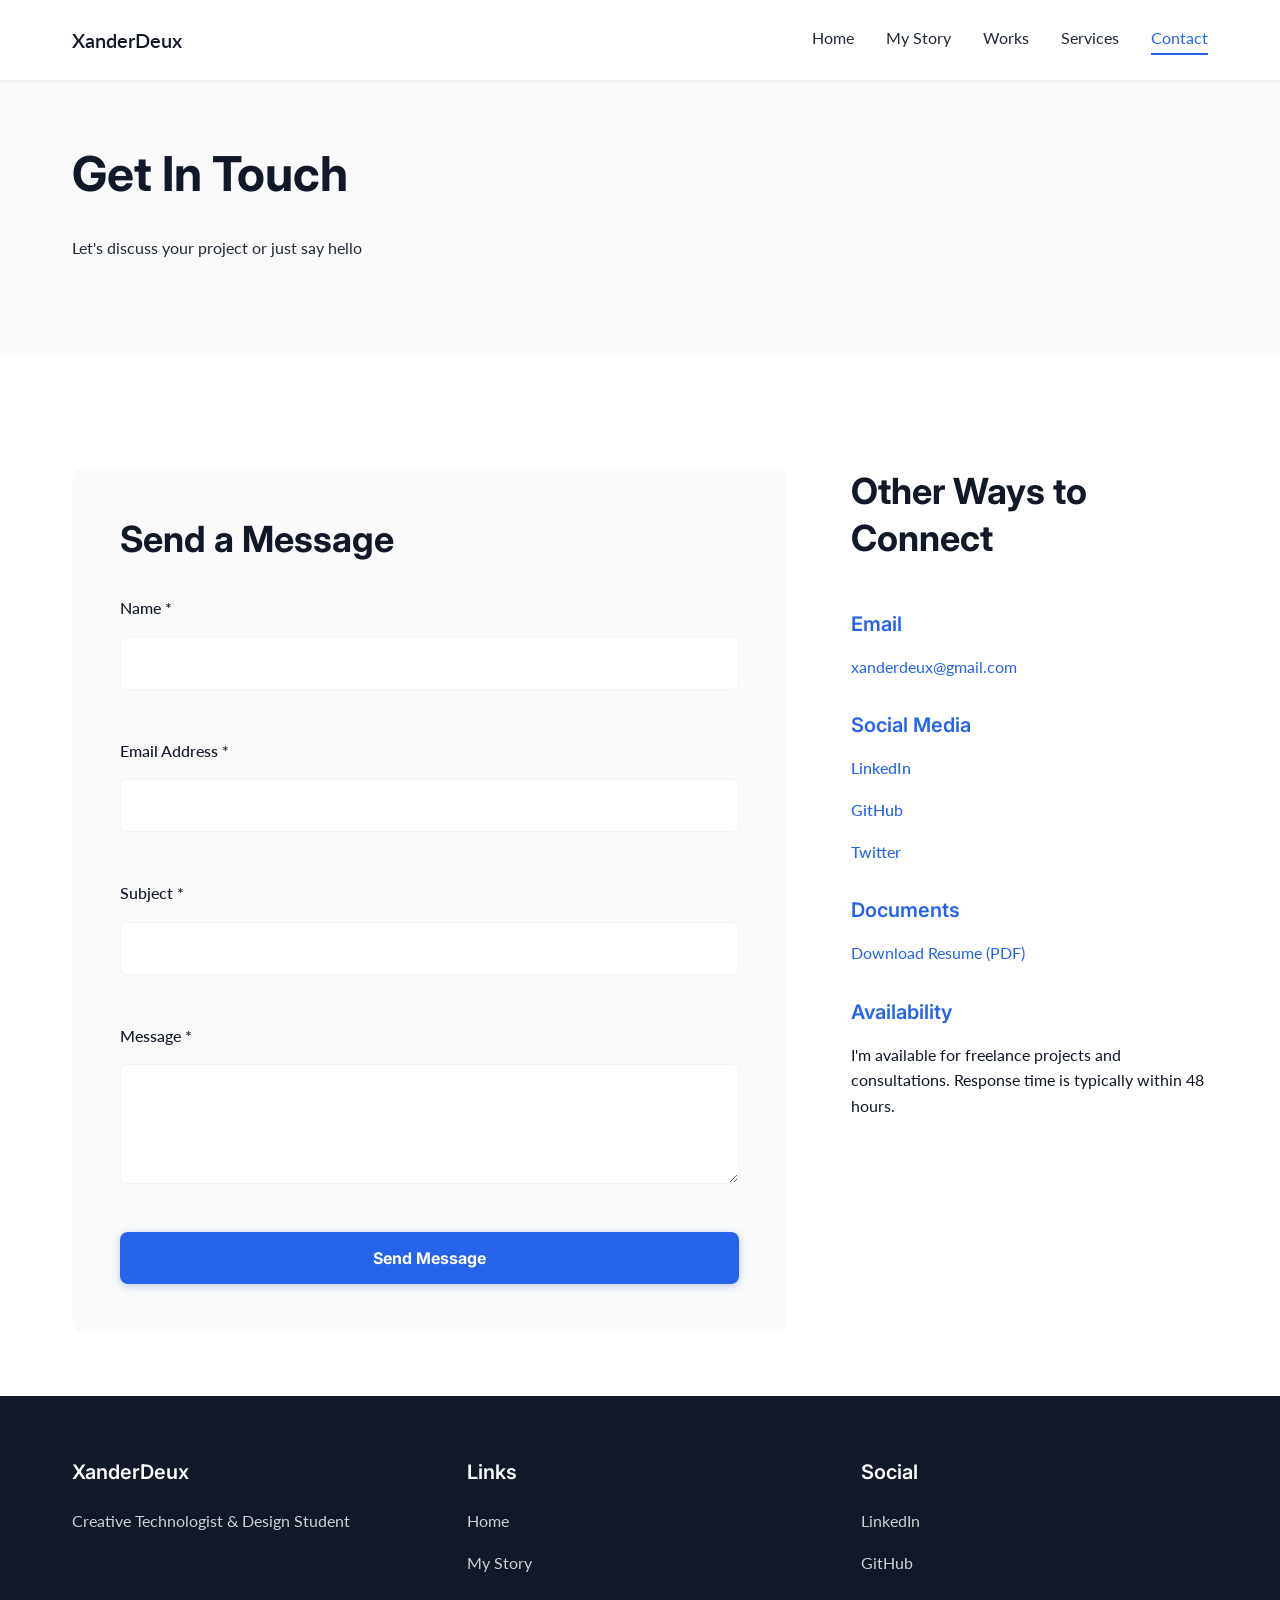
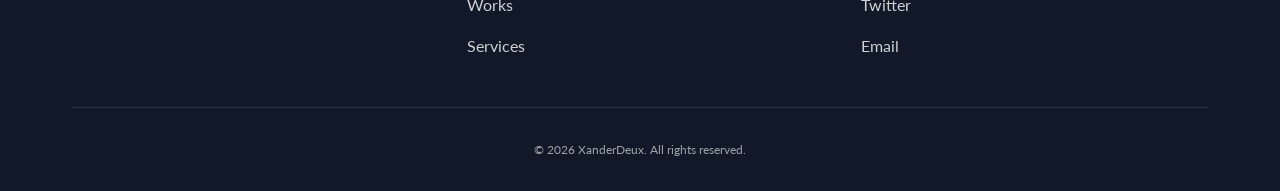
==== contact.html @ f6d8a185 "Initial commit: Production-ready portfolio website" ====
<!DOCTYPE html>
<html lang="en">
<head>
    <meta charset="UTF-8">
    <meta name="viewport" content="width=device-width, initial-scale=1.0">
    <meta name="description" content="Contact - Get in touch with XanderDeux">
    <title>Contact - XanderDeux</title>
    <link rel="preconnect" href="https://fonts.googleapis.com">
    <link rel="preconnect" href="https://fonts.gstatic.com" crossorigin>
    <link href="https://fonts.googleapis.com/css2?family=Inter:wght@400;500;600;700&family=Lato:wght@400;500&display=swap" rel="stylesheet">
    <link rel="stylesheet" href="css/main.css">
</head>
<body>
    <!-- Navigation -->
    <nav class="navbar">
        <div class="container">
            <div class="navbar__content">
                <a href="/" class="navbar__logo">XanderDeux</a>
                <div class="navbar__links">
                    <a href="/" class="navbar__link">Home</a>
                    <a href="/story.html" class="navbar__link">My Story</a>
                    <a href="/works.html" class="navbar__link">Works</a>
                    <a href="/services.html" class="navbar__link">Services</a>
                    <a href="/contact.html" class="navbar__link navbar__link--active">Contact</a>
                </div>
            </div>
        </div>
    </nav>

    <!-- Hero Section -->
    <section class="hero">
        <div class="container">
            <div class="hero__content">
                <h1 class="h1">Get In Touch</h1>
                <p class="body">Let's discuss your project or just say hello</p>
            </div>
        </div>
    </section>

    <!-- Contact Section -->
    <section class="section">
        <div class="container">
            <div class="contact-wrapper">
                <!-- Contact Form -->
                <div class="contact-form">
                    <h2 class="h2">Send a Message</h2>
                    <form class="form" id="contactForm" method="POST" action="https://formspree.io/f/xyzgqbdx">
                        <div id="form-status" class="form__status" role="status" aria-live="polite" aria-atomic="true"></div>

                        <div class="form-group">
                            <label for="name">Name *</label>
                            <input type="text" id="name" name="name" required aria-invalid="false" aria-describedby="name-error">
                            <span id="name-error" class="form__error" role="alert" aria-live="polite"></span>
                        </div>

                        <div class="form-group">
                            <label for="email">Email Address *</label>
                            <input type="email" id="email" name="email" required aria-invalid="false" aria-describedby="email-error">
                            <span id="email-error" class="form__error" role="alert" aria-live="polite"></span>
                        </div>

                        <div class="form-group">
                            <label for="subject">Subject *</label>
                            <input type="text" id="subject" name="subject" required aria-invalid="false" aria-describedby="subject-error">
                            <span id="subject-error" class="form__error" role="alert" aria-live="polite"></span>
                        </div>

                        <div class="form-group">
                            <label for="message">Message *</label>
                            <textarea id="message" name="message" required aria-invalid="false" aria-describedby="message-error"></textarea>
                            <span id="message-error" class="form__error" role="alert" aria-live="polite"></span>
                        </div>

                        <button type="submit" class="btn btn--primary" id="submitBtn">
                            <span class="btn__text">Send Message</span>
                            <span class="btn__spinner" aria-hidden="true"></span>
                        </button>
                    </form>
                </div>

                <!-- Contact Info -->
                <aside class="contact-info">
                    <h2 class="h2">Other Ways to Connect</h2>

                    <div class="contact-method">
                        <h3 class="h4">Email</h3>
                        <p class="body"><a href="mailto:xanderdeux@gmail.com">xanderdeux@gmail.com</a></p>
                    </div>

                    <div class="contact-method">
                        <h3 class="h4">Social Media</h3>
                        <ul class="social-links">
                            <li><a href="https://linkedin.com/in/xanderdeux" target="_blank" rel="noopener noreferrer" class="social-link">LinkedIn</a></li>
                            <li><a href="https://github.com/xanderdeux" target="_blank" rel="noopener noreferrer" class="social-link">GitHub</a></li>
                            <li><a href="https://twitter.com/xanderdeux" target="_blank" rel="noopener noreferrer" class="social-link">Twitter</a></li>
                        </ul>
                    </div>

                    <div class="contact-method">
                        <h3 class="h4">Documents</h3>
                        <p class="body"><a href="#" download>Download Resume (PDF)</a></p>
                    </div>

                    <div class="contact-method">
                        <h3 class="h4">Availability</h3>
                        <p class="body">I'm available for freelance projects and consultations. Response time is typically within 48 hours.</p>
                    </div>
                </aside>
            </div>
        </div>
    </section>

    <!-- Footer -->
    <footer class="footer">
        <div class="container">
            <div class="footer__content">
                <div class="footer__section">
                    <h3 class="footer__title">XanderDeux</h3>
                    <p class="footer__text">Creative Technologist & Design Student</p>
                </div>
                <div class="footer__section">
                    <h3 class="footer__title">Links</h3>
                    <ul class="footer__links">
                        <li><a href="/" class="footer__link">Home</a></li>
                        <li><a href="/story.html" class="footer__link">My Story</a></li>
                        <li><a href="/works.html" class="footer__link">Works</a></li>
                        <li><a href="/services.html" class="footer__link">Services</a></li>
                    </ul>
                </div>
                <div class="footer__section">
                    <h3 class="footer__title">Social</h3>
                    <ul class="footer__links">
                        <li><a href="https://linkedin.com/in/xanderdeux" class="footer__link" target="_blank" rel="noopener noreferrer">LinkedIn</a></li>
                        <li><a href="https://github.com/xanderdeux" class="footer__link" target="_blank" rel="noopener noreferrer">GitHub</a></li>
                        <li><a href="https://twitter.com/xanderdeux" class="footer__link" target="_blank" rel="noopener noreferrer">Twitter</a></li>
                        <li><a href="mailto:xanderdeux@gmail.com" class="footer__link">Email</a></li>
                    </ul>
                </div>
            </div>
            <div class="footer__bottom">
                <p class="footer__copyright">&copy; 2026 XanderDeux. All rights reserved.</p>
            </div>
        </div>
    </footer>

    <style>
        .contact-wrapper {
            display: grid;
            grid-template-columns: 2fr 1fr;
            gap: var(--spacing-xxl);
            margin-top: var(--spacing-xl);
        }

        @media (max-width: 1199px) {
            .contact-wrapper {
                grid-template-columns: 1fr;
                gap: var(--spacing-xl);
            }
        }

        .contact-form {
            background-color: var(--color-neutral-50);
            padding: var(--spacing-xl);
            border-radius: var(--radius-lg);
        }

        .contact-form .h2 {
            margin-bottom: var(--spacing-lg);
        }

        .form {
            display: flex;
            flex-direction: column;
            gap: var(--spacing-md);
        }

        .contact-info {
            display: flex;
            flex-direction: column;
            gap: var(--spacing-lg);
        }

        .contact-info .h2 {
            margin-bottom: var(--spacing-sm);
        }

        .contact-method {
            display: flex;
            flex-direction: column;
            gap: var(--spacing-sm);
        }

        .contact-method .h4 {
            color: var(--color-primary);
        }

        .social-links {
            list-style: none;
            display: flex;
            flex-direction: column;
            gap: var(--spacing-sm);
        }

        .social-link {
            color: var(--color-primary);
            font-weight: var(--font-body-medium-weight);
            transition: color 0.2s ease-in-out;
        }

        .social-link:hover {
            color: var(--color-secondary);
        }
    </style>

    <script>
        // Validation rules
        const VALIDATION_RULES = {
            name: {
                required: true,
                minLength: 2,
                pattern: /^[a-zA-Z\s'-]+$/,
                messages: {
                    required: 'Name is required',
                    minLength: 'Name must be at least 2 characters',
                    pattern: 'Name can only contain letters, spaces, hyphens, and apostrophes'
                }
            },
            email: {
                required: true,
                pattern: /^[^\s@]+@[^\s@]+\.[^\s@]+$/,
                messages: {
                    required: 'Email is required',
                    pattern: 'Please enter a valid email address'
                }
            },
            subject: {
                required: true,
                minLength: 3,
                messages: {
                    required: 'Subject is required',
                    minLength: 'Subject must be at least 3 characters'
                }
            },
            message: {
                required: true,
                minLength: 10,
                messages: {
                    required: 'Message is required',
                    minLength: 'Message must be at least 10 characters'
                }
            }
        };

        function validateField(fieldName, value) {
            const rules = VALIDATION_RULES[fieldName];

            if (rules.required && !value.trim()) {
                return rules.messages.required;
            }

            if (rules.minLength && value.trim().length < rules.minLength) {
                return rules.messages.minLength;
            }

            if (rules.pattern && !rules.pattern.test(value)) {
                return rules.messages.pattern;
            }

            return null;
        }

        function validateForm(formData) {
            const errors = {};

            Object.keys(VALIDATION_RULES).forEach(field => {
                const error = validateField(field, formData[field]);
                if (error) {
                    errors[field] = error;
                }
            });

            return errors;
        }

        function displayFieldError(fieldName, errorMessage) {
            const input = document.getElementById(fieldName);
            const formGroup = input.closest('.form-group');
            const errorSpan = formGroup.querySelector(`#${fieldName}-error`);

            formGroup.setAttribute('data-error', 'true');
            input.setAttribute('aria-invalid', 'true');
            errorSpan.textContent = errorMessage;
        }

        function clearFieldError(fieldName) {
            const input = document.getElementById(fieldName);
            const formGroup = input.closest('.form-group');
            const errorSpan = formGroup.querySelector(`#${fieldName}-error`);

            formGroup.removeAttribute('data-error');
            input.setAttribute('aria-invalid', 'false');
            errorSpan.textContent = '';
        }

        // Form elements
        const contactForm = document.getElementById('contactForm');
        const submitBtn = document.getElementById('submitBtn');
        const formStatus = document.getElementById('form-status');

        // Form submission handler
        contactForm.addEventListener('submit', async (e) => {
            e.preventDefault();

            // Get form data
            const formData = {
                name: document.getElementById('name').value,
                email: document.getElementById('email').value,
                subject: document.getElementById('subject').value,
                message: document.getElementById('message').value
            };

            // Validate all fields
            const errors = validateForm(formData);

            // Clear previous errors
            Object.keys(VALIDATION_RULES).forEach(field => clearFieldError(field));

            // Display new errors
            if (Object.keys(errors).length > 0) {
                Object.entries(errors).forEach(([field, error]) => {
                    displayFieldError(field, error);
                });

                formStatus.textContent = 'Please fix the errors above.';
                formStatus.className = 'form__status form__status--error';
                return;
            }

            // Show loading state
            formStatus.textContent = 'Sending your message...';
            formStatus.className = 'form__status form__status--loading';
            submitBtn.classList.add('btn--loading');
            submitBtn.disabled = true;

            try {
                // Submit to Formspree
                const response = await fetch(contactForm.action, {
                    method: 'POST',
                    body: new FormData(contactForm),
                    headers: {
                        'Accept': 'application/json'
                    }
                });

                if (response.ok) {
                    // Success
                    formStatus.textContent = '✓ Thank you! Your message has been sent successfully. I\'ll get back to you within 48 hours.';
                    formStatus.className = 'form__status form__status--success';
                    contactForm.reset();

                    // Auto-hide success message after 5 seconds
                    setTimeout(() => {
                        formStatus.style.display = 'none';
                    }, 5000);
                } else {
                    throw new Error('Form submission failed');
                }
            } catch (error) {
                formStatus.textContent = 'Error sending message. Please try again or email me directly at xanderdeux@gmail.com';
                formStatus.className = 'form__status form__status--error';
            } finally {
                submitBtn.classList.remove('btn--loading');
                submitBtn.disabled = false;
            }
        });

        // Real-time validation on blur
        document.querySelectorAll('.form-group input, .form-group textarea').forEach(input => {
            input.addEventListener('blur', (e) => {
                const fieldName = e.target.id;
                const value = e.target.value;
                const error = validateField(fieldName, value);

                if (error) {
                    displayFieldError(fieldName, error);
                } else {
                    clearFieldError(fieldName);
                }
            });
        });

        // Navbar scroll effect
        const navbar = document.querySelector('.navbar');
        window.addEventListener('scroll', function() {
            if (window.scrollY > 10) {
                navbar.classList.add('scrolled');
            } else {
                navbar.classList.remove('scrolled');
            }
        });
    </script>
</body>
</html>
---- css/main.css ----
/* ========================================
   Design System: CSS Custom Properties
   ======================================== */

:root {
  /* Colours */
  --color-primary: #2563EB;
  --color-secondary: #7C3AED;
  --color-neutral-50: #FAFAFA;
  --color-neutral-100: #F3F4F6;
  --color-neutral-800: #1F2937;
  --color-neutral-900: #111827;
  --color-success: #10B981;
  --color-warning: #F59E0B;
  --color-error: #EF4444;

  /* Spacing */
  --spacing-xs: 8px;
  --spacing-sm: 16px;
  --spacing-md: 24px;
  --spacing-lg: 32px;
  --spacing-xl: 48px;
  --spacing-xxl: 64px;

  /* Typography */
  --font-family-heading: 'Inter', -apple-system, BlinkMacSystemFont, sans-serif;
  --font-family-body: 'Lato', -apple-system, BlinkMacSystemFont, sans-serif;

  /* Desktop type scale */
  --font-h1-size: 48px;
  --font-h1-weight: 700;
  --font-h1-line-height: 1.2;

  --font-h2-size: 36px;
  --font-h2-weight: 700;
  --font-h2-line-height: 1.3;

  --font-h3-size: 28px;
  --font-h3-weight: 600;
  --font-h3-line-height: 1.4;

  --font-h4-size: 20px;
  --font-h4-weight: 600;
  --font-h4-line-height: 1.4;

  --font-body-size: 16px;
  --font-body-weight: 400;
  --font-body-line-height: 1.6;

  --font-body-medium-size: 16px;
  --font-body-medium-weight: 500;
  --font-body-medium-line-height: 1.6;

  --font-caption-size: 12px;
  --font-caption-weight: 400;
  --font-caption-line-height: 1.5;

  --font-code-size: 14px;
  --font-code-weight: 400;
  --font-code-line-height: 1.5;

  /* Border radius */
  --radius-sm: 6px;
  --radius-md: 8px;
  --radius-lg: 12px;

  /* Shadows */
  --shadow-sm: 0 1px 2px rgba(0, 0, 0, 0.05);
  --shadow-md: 0 4px 6px rgba(0, 0, 0, 0.07);
  --shadow-lg: 0 10px 15px rgba(0, 0, 0, 0.1);
}

/* Tablet breakpoint */
@media (max-width: 1199px) {
  :root {
    --font-h1-size: 36px;
    --font-h2-size: 32px;
    --font-h3-size: 24px;
    --font-h4-size: 18px;
    --font-body-size: 15px;
    --font-body-medium-size: 15px;
  }
}

/* Mobile breakpoint */
@media (max-width: 767px) {
  :root {
    --font-h1-size: 32px;
    --font-h2-size: 28px;
    --font-h3-size: 24px;
    --font-h4-size: 18px;
    --font-body-size: 14px;
    --font-body-medium-size: 14px;
    --font-caption-size: 12px;
  }
}

/* ========================================
   Reset & Base Styles
   ======================================== */

* {
  margin: 0;
  padding: 0;
  box-sizing: border-box;
}

html {
  scroll-behavior: smooth;
}

body {
  font-family: var(--font-family-body);
  font-size: var(--font-body-size);
  font-weight: var(--font-body-weight);
  line-height: var(--font-body-line-height);
  color: var(--color-neutral-900);
  background-color: #ffffff;
  /* Smooth transitions for global animations */
  --transition-duration: 0.3s;
  --transition-timing: cubic-bezier(0.4, 0, 0.2, 1);
}

/* ========================================
   Typography
   ======================================== */

h1, h2, h3, h4 {
  font-family: var(--font-family-heading);
  font-weight: 700;
  line-height: 1.2;
  color: var(--color-neutral-900);
}

.h1 {
  font-size: var(--font-h1-size);
  font-weight: var(--font-h1-weight);
  line-height: var(--font-h1-line-height);
}

.h2 {
  font-size: var(--font-h2-size);
  font-weight: var(--font-h2-weight);
  line-height: var(--font-h2-line-height);
}

.h3 {
  font-size: var(--font-h3-size);
  font-weight: var(--font-h3-weight);
  line-height: var(--font-h3-line-height);
}

.h4 {
  font-size: var(--font-h4-size);
  font-weight: var(--font-h4-weight);
  line-height: var(--font-h4-line-height);
}

.body {
  font-size: var(--font-body-size);
  font-weight: var(--font-body-weight);
  line-height: var(--font-body-line-height);
}

.body-medium {
  font-size: var(--font-body-medium-size);
  font-weight: var(--font-body-medium-weight);
  line-height: var(--font-body-medium-line-height);
}

.caption {
  font-size: var(--font-caption-size);
  font-weight: var(--font-caption-weight);
  line-height: var(--font-caption-line-height);
  color: var(--color-neutral-800);
}

code, pre {
  font-family: 'Courier New', monospace;
  font-size: var(--font-code-size);
  line-height: var(--font-code-line-height);
}

a {
  color: var(--color-primary);
  text-decoration: none;
  transition: color var(--transition-duration) var(--transition-timing);
  position: relative;
}

a:hover {
  color: var(--color-secondary);
}

/* Subtle underline animation for body text links (not footer or nav) */
.body a::after,
.card__description a::after {
  content: '';
  position: absolute;
  bottom: -2px;
  left: 0;
  width: 0;
  height: 2px;
  background-color: var(--color-secondary);
  transition: width var(--transition-duration) var(--transition-timing);
}

.body a:hover::after,
.card__description a:hover::after {
  width: 100%;
}

/* ========================================
   Layout
   ======================================== */

.container {
  width: 100%;
  max-width: 1200px;
  margin: 0 auto;
  padding: 0 var(--spacing-lg);
}

@media (max-width: 767px) {
  .container {
    padding: 0 var(--spacing-sm);
  }
}

.section {
  padding: var(--spacing-xxl) 0;
}

@media (max-width: 767px) {
  .section {
    padding: var(--spacing-xl) 0;
  }
}

/* ========================================
   Navigation Bar
   ======================================== */

.navbar {
  background-color: #ffffff;
  border-bottom: 1px solid var(--color-neutral-100);
  position: sticky;
  top: 0;
  z-index: 100;
  box-shadow: var(--shadow-sm);
  transition: box-shadow var(--transition-duration) var(--transition-timing);
}

.navbar.scrolled {
  box-shadow: var(--shadow-md);
}

.navbar__content {
  display: flex;
  justify-content: space-between;
  align-items: center;
  padding: var(--spacing-md) 0;
}

.navbar__logo {
  font-size: var(--font-h4-size);
  font-weight: var(--font-h4-weight);
  color: var(--color-neutral-900);
  text-decoration: none;
  transition: color var(--transition-duration) var(--transition-timing);
}

.navbar__logo:hover {
  color: var(--color-primary);
}

.navbar__links {
  display: flex;
  gap: var(--spacing-lg);
}

.navbar__link {
  font-size: var(--font-body-size);
  color: var(--color-neutral-800);
  transition: color var(--transition-duration) var(--transition-timing);
  position: relative;
  padding-bottom: 4px;
}

.navbar__link::after {
  content: '';
  position: absolute;
  bottom: 0;
  left: 0;
  width: 0;
  height: 2px;
  background-color: var(--color-primary);
  transition: width var(--transition-duration) var(--transition-timing);
}

.navbar__link:hover,
.navbar__link--active {
  color: var(--color-primary);
}

.navbar__link--active::after,
.navbar__link:hover::after {
  width: 100%;
}

@media (max-width: 767px) {
  .navbar__links {
    display: none;
  }
}

/* ========================================
   Hero Section
   ======================================== */

.hero {
  background-color: var(--color-neutral-50);
  padding: var(--spacing-xxl) 0;
}

.hero__content {
  display: flex;
  flex-direction: column;
  gap: var(--spacing-lg);
}

.hero .h1 {
  color: var(--color-neutral-900);
}

.hero .h2 {
  color: var(--color-primary);
  margin-bottom: var(--spacing-md);
}

.hero .body {
  font-size: var(--font-body-size);
  color: var(--color-neutral-800);
  max-width: 600px;
  margin-bottom: var(--spacing-lg);
}

.hero__ctas {
  display: flex;
  gap: var(--spacing-md);
  flex-wrap: wrap;
}

@media (max-width: 767px) {
  .hero {
    padding: var(--spacing-xl) 0;
  }

  .hero__ctas {
    flex-direction: column;
  }

  .hero__ctas .btn {
    width: 100%;
  }
}

/* ========================================
   Buttons
   ======================================== */

.btn {
  display: inline-flex;
  align-items: center;
  justify-content: center;
  padding: var(--spacing-sm) var(--spacing-md);
  border-radius: var(--radius-md);
  font-family: var(--font-family-heading);
  font-weight: 700;
  font-size: var(--font-body-size);
  border: none;
  cursor: pointer;
  transition: all var(--transition-duration) var(--transition-timing);
  text-decoration: none;
  position: relative;
  overflow: hidden;
}

.btn::before {
  content: '';
  position: absolute;
  top: 50%;
  left: 50%;
  width: 0;
  height: 0;
  background-color: rgba(255, 255, 255, 0.2);
  border-radius: 50%;
  transform: translate(-50%, -50%);
  transition: width var(--transition-duration) var(--transition-timing), height var(--transition-duration) var(--transition-timing);
  pointer-events: none;
}

.btn:active::before {
  width: 100px;
  height: 100px;
}

.btn--primary {
  background-color: var(--color-primary);
  color: #ffffff;
  box-shadow: 0 2px 8px rgba(37, 99, 235, 0.3);
}

.btn--primary:hover {
  background-color: var(--color-secondary);
  box-shadow: 0 8px 16px rgba(37, 99, 235, 0.4);
  transform: translateY(-2px);
}

.btn--primary:active {
  transform: translateY(0);
  box-shadow: 0 2px 4px rgba(37, 99, 235, 0.2);
}

.btn--primary:focus-visible {
  outline: 2px solid var(--color-primary);
  outline-offset: 2px;
}

.btn--secondary {
  background-color: var(--color-neutral-100);
  color: var(--color-neutral-900);
  border: 1px solid var(--color-neutral-200);
  transition: all var(--transition-duration) var(--transition-timing);
}

.btn--secondary:hover {
  background-color: var(--color-primary);
  color: #ffffff;
  border-color: var(--color-primary);
  box-shadow: 0 4px 12px rgba(37, 99, 235, 0.2);
  transform: translateY(-1px);
}

.btn--secondary:active {
  transform: translateY(0);
}

.btn:disabled {
  opacity: 0.5;
  cursor: not-allowed;
  transition: none;
}

.btn:disabled:hover {
  background-color: inherit;
  box-shadow: none;
  transform: none;
}

/* ========================================
   Cards
   ======================================== */

.card {
  background-color: #ffffff;
  border: 1px solid var(--color-neutral-100);
  border-radius: var(--radius-lg);
  padding: var(--spacing-lg);
  transition: all var(--transition-duration) var(--transition-timing);
  position: relative;
}

.card:hover {
  box-shadow: var(--shadow-lg);
  transform: translateY(-4px);
  border-color: var(--color-primary);
}

.card__image {
  width: 100%;
  height: auto;
  border-radius: var(--radius-md);
  margin-bottom: var(--spacing-md);
  object-fit: cover;
  transition: transform var(--transition-duration) var(--transition-timing);
}

.card:hover .card__image {
  transform: scale(1.02);
}

.card__image--placeholder {
  background-color: var(--color-primary);
  aspect-ratio: 16 / 9;
  display: block;
}

.card__title {
  font-size: var(--font-h4-size);
  font-weight: var(--font-h4-weight);
  margin-bottom: var(--spacing-sm);
  transition: color var(--transition-duration) var(--transition-timing);
}

.card:hover .card__title {
  color: var(--color-primary);
}

.card__description {
  font-size: var(--font-body-size);
  color: var(--color-neutral-800);
  transition: color var(--transition-duration) var(--transition-timing);
}

.card--project {
  /* Project card specific styles */
}

.card--service {
  background-color: #ffffff;
  border: 1px solid var(--color-neutral-100);
}

.card--service:hover {
  background-color: #ffffff;
}

.card--stat {
  background-color: var(--color-secondary);
  color: #ffffff;
  border: none;
  box-shadow: 0 4px 12px rgba(124, 58, 237, 0.2);
}

.card--stat:hover {
  box-shadow: 0 12px 24px rgba(124, 58, 237, 0.3);
}

.card--stat .card__title {
  color: #ffffff;
  font-size: 32px;
}

.card--stat .card__description {
  color: rgba(255, 255, 255, 0.9);
}

/* ========================================
   Grid Layouts
   ======================================== */

.projects-grid {
  display: grid;
  grid-template-columns: repeat(3, 1fr);
  gap: var(--spacing-lg);
  margin-top: var(--spacing-lg);
}

@media (max-width: 1199px) {
  .projects-grid {
    grid-template-columns: repeat(2, 1fr);
  }
}

@media (max-width: 767px) {
  .projects-grid {
    grid-template-columns: 1fr;
  }
}

/* ========================================
   CTA Section
   ======================================== */

.cta-section {
  background-color: var(--color-primary);
  color: #ffffff;
}

.cta-box {
  text-align: center;
  padding: var(--spacing-xxl) var(--spacing-lg);
  display: flex;
  flex-direction: column;
  align-items: center;
  gap: var(--spacing-lg);
}

.cta-box__title {
  color: #ffffff;
}

.cta-box__text {
  color: rgba(255, 255, 255, 0.95);
  max-width: 500px;
}

.cta-box .btn--primary {
  background-color: #ffffff;
  color: var(--color-primary);
}

.cta-box .btn--primary:hover {
  background-color: var(--color-neutral-100);
}

/* ========================================
   Featured Work Section
   ======================================== */

.featured-work {
  background-color: #ffffff;
}

.featured-work .h2 {
  margin-bottom: var(--spacing-xl);
}

/* ========================================
   Forms
   ======================================== */

.form-group {
  display: flex;
  flex-direction: column;
  gap: var(--spacing-sm);
  margin-bottom: var(--spacing-md);
}

.form-group label {
  font-size: var(--font-body-size);
  font-weight: var(--font-body-medium-weight);
  color: var(--color-neutral-900);
  transition: color var(--transition-duration) var(--transition-timing);
}

.form-group input,
.form-group textarea {
  padding: var(--spacing-sm) var(--spacing-md);
  border: 1px solid var(--color-neutral-100);
  border-radius: var(--radius-sm);
  font-family: var(--font-family-body);
  font-size: var(--font-body-size);
  transition: all var(--transition-duration) var(--transition-timing);
  background-color: #ffffff;
}

.form-group input:hover,
.form-group textarea:hover {
  border-color: var(--color-neutral-200);
  background-color: #fafafa;
}

.form-group input:focus,
.form-group textarea:focus {
  outline: none;
  border-color: var(--color-primary);
  box-shadow: 0 0 0 3px rgba(37, 99, 235, 0.1);
  background-color: #ffffff;
}

.form-group textarea {
  resize: vertical;
  min-height: 120px;
}

/* Form error states */
.form-group[data-error="true"] input,
.form-group[data-error="true"] textarea {
  border-color: var(--color-error);
  background-color: rgba(239, 68, 68, 0.02);
}

.form__error {
  display: none;
  font-size: var(--font-caption-size);
  color: var(--color-error);
  margin-top: 4px;
  font-weight: 500;
}

.form-group[data-error="true"] .form__error {
  display: block;
  animation: slideDown 0.2s var(--transition-timing);
}

/* Form status messages */
.form__status {
  display: none;
  padding: var(--spacing-md);
  border-radius: var(--radius-md);
  margin-bottom: var(--spacing-lg);
  font-size: var(--font-body-size);
  border: 1px solid;
  animation: slideDown 0.3s var(--transition-timing);
}

.form__status--error {
  display: block;
  background-color: rgba(239, 68, 68, 0.08);
  border-color: var(--color-error);
  color: var(--color-error);
}

.form__status--success {
  display: block;
  background-color: rgba(16, 185, 129, 0.08);
  border-color: var(--color-success);
  color: var(--color-success);
}

.form__status--loading {
  display: block;
  background-color: rgba(37, 99, 235, 0.08);
  border-color: var(--color-primary);
  color: var(--color-primary);
}

/* Button loading state */
.btn--loading {
  position: relative;
  color: transparent;
}

.btn__spinner {
  display: none;
  position: absolute;
  width: 16px;
  height: 16px;
  border: 2px solid rgba(255, 255, 255, 0.3);
  border-top-color: #ffffff;
  border-radius: 50%;
  animation: spin 0.6s linear infinite;
}

.btn--loading .btn__spinner {
  display: block;
  left: 50%;
  top: 50%;
  transform: translate(-50%, -50%);
}

/* Animations */
@keyframes slideDown {
  from {
    opacity: 0;
    transform: translateY(-8px);
  }
  to {
    opacity: 1;
    transform: translateY(0);
  }
}

@keyframes spin {
  to {
    transform: translate(-50%, -50%) rotate(360deg);
  }
}

/* ========================================
   Footer
   ======================================== */

.footer {
  background-color: var(--color-neutral-900);
  color: #ffffff;
  padding: var(--spacing-xxl) 0 var(--spacing-lg);
}

.footer__content {
  display: grid;
  grid-template-columns: repeat(3, 1fr);
  gap: var(--spacing-xl);
  margin-bottom: var(--spacing-xl);
}

@media (max-width: 767px) {
  .footer__content {
    grid-template-columns: 1fr;
    gap: var(--spacing-lg);
  }
}

.footer__section {
  display: flex;
  flex-direction: column;
  gap: var(--spacing-md);
}

.footer__title {
  font-size: var(--font-h4-size);
  font-weight: var(--font-h4-weight);
  color: #ffffff;
}

.footer__text {
  font-size: var(--font-body-size);
  color: rgba(255, 255, 255, 0.8);
}

.footer__links {
  list-style: none;
  display: flex;
  flex-direction: column;
  gap: var(--spacing-sm);
}

.footer__link {
  color: rgba(255, 255, 255, 0.8);
  font-size: var(--font-body-size);
  transition: color var(--transition-duration) var(--transition-timing);
  position: relative;
}

.footer__link:hover {
  color: var(--color-primary);
}

.footer__bottom {
  border-top: 1px solid rgba(255, 255, 255, 0.1);
  padding-top: var(--spacing-lg);
  text-align: center;
}

.footer__copyright {
  font-size: var(--font-caption-size);
  color: rgba(255, 255, 255, 0.6);
}

/* ========================================
   Utility Classes
   ======================================== */

.text-center {
  text-align: center;
}

.mt-lg {
  margin-top: var(--spacing-lg);
}

.mb-lg {
  margin-bottom: var(--spacing-lg);
}

.gap-lg {
  gap: var(--spacing-lg);
}

/* ========================================
   Accessibility
   ======================================== */

.sr-only {
  position: absolute;
  width: 1px;
  height: 1px;
  padding: 0;
  margin: -1px;
  overflow: hidden;
  clip: rect(0, 0, 0, 0);
  white-space: nowrap;
  border-width: 0;
}

/* Focus visible for keyboard navigation */
*:focus-visible {
  outline: 2px solid var(--color-primary);
  outline-offset: 2px;
}
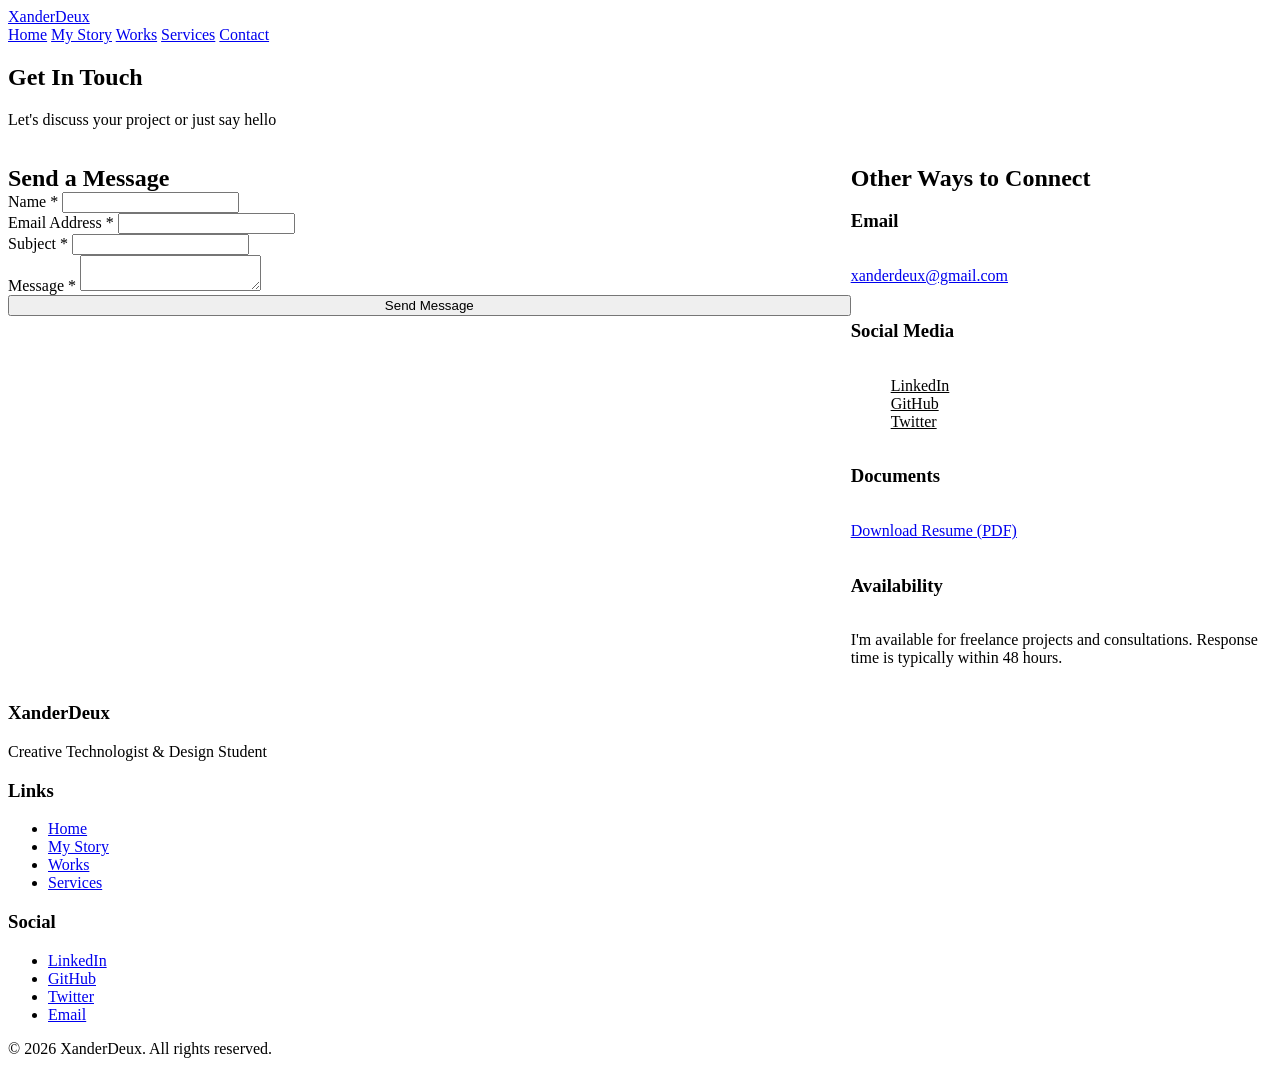
==== commit 2255db13: "Add base tag for GitHub Pages routing" ====
--- a/contact.html
+++ b/contact.html
@@ -4,6 +4,7 @@
     <meta charset="UTF-8">
     <meta name="viewport" content="width=device-width, initial-scale=1.0">
     <meta name="description" content="Contact - Get in touch with XanderDeux">
+    <base href="/XANDERDEUX-PORTFOLIO-update/">
     <title>Contact - XanderDeux</title>
     <link rel="preconnect" href="https://fonts.googleapis.com">
     <link rel="preconnect" href="https://fonts.gstatic.com" crossorigin>
@@ -15,9 +16,9 @@
     <nav class="navbar">
         <div class="container">
             <div class="navbar__content">
-                <a href="/" class="navbar__logo">XanderDeux</a>
+                <a href="./" class="navbar__logo">XanderDeux</a>
                 <div class="navbar__links">
-                    <a href="/" class="navbar__link">Home</a>
+                    <a href="./" class="navbar__link">Home</a>
                     <a href="/story.html" class="navbar__link">My Story</a>
                     <a href="/works.html" class="navbar__link">Works</a>
                     <a href="/services.html" class="navbar__link">Services</a>
@@ -121,7 +122,7 @@
                 <div class="footer__section">
                     <h3 class="footer__title">Links</h3>
                     <ul class="footer__links">
-                        <li><a href="/" class="footer__link">Home</a></li>
+                        <li><a href="./" class="footer__link">Home</a></li>
                         <li><a href="/story.html" class="footer__link">My Story</a></li>
                         <li><a href="/works.html" class="footer__link">Works</a></li>
                         <li><a href="/services.html" class="footer__link">Services</a></li>
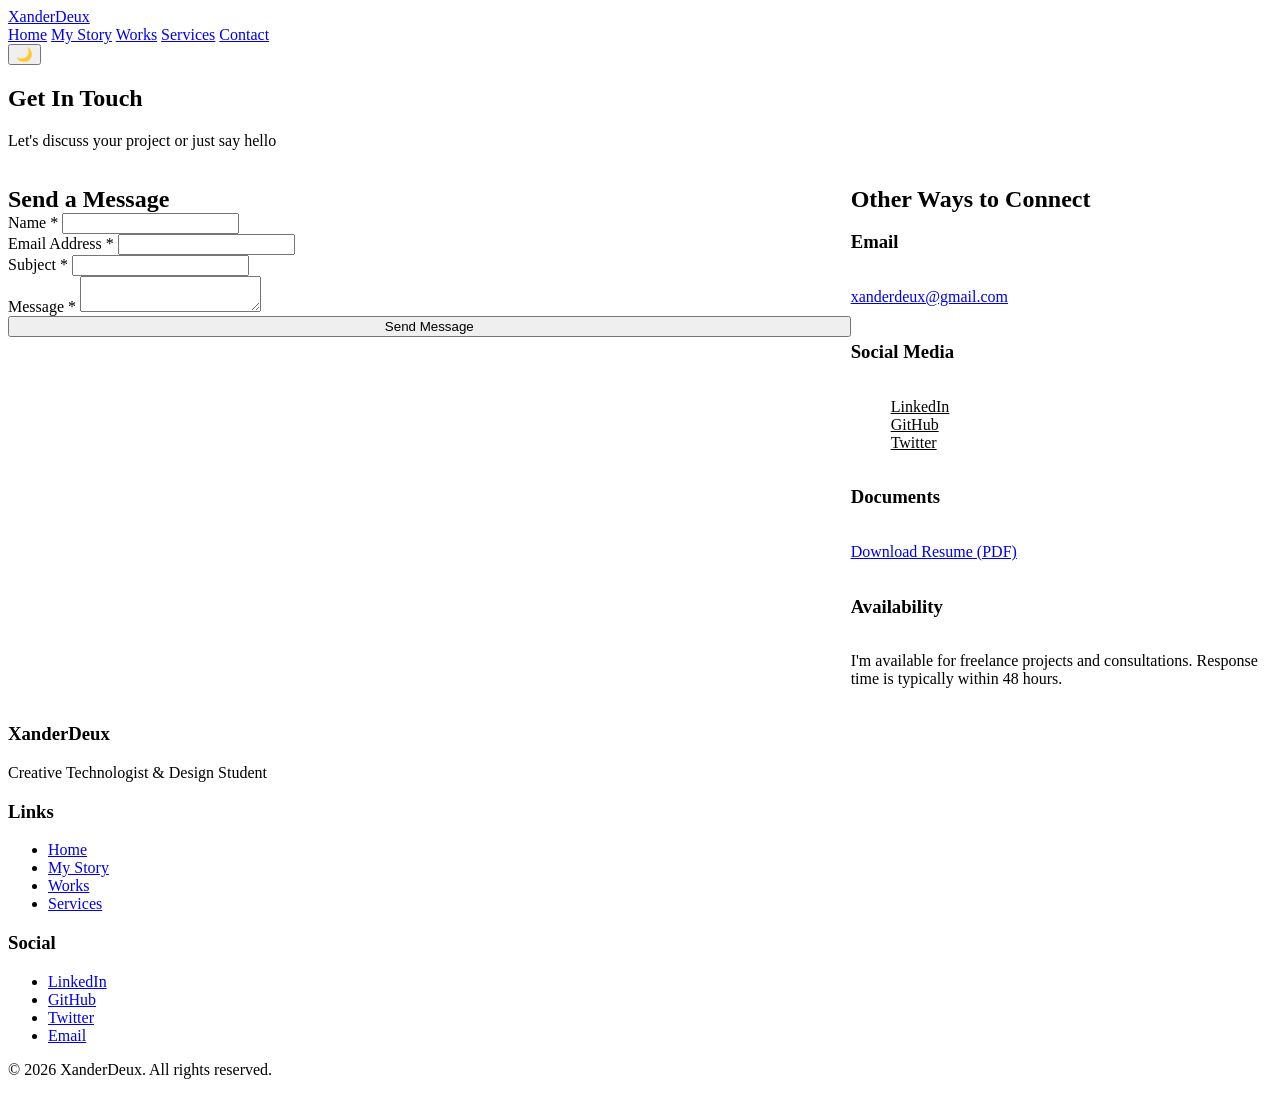
==== commit 8de08b58: "updated toggle dark mode" ====
--- a/contact.html
+++ b/contact.html
@@ -14,19 +14,22 @@
 <body>
     <!-- Navigation -->
     <nav class="navbar">
-        <div class="container">
-            <div class="navbar__content">
-                <a href="./" class="navbar__logo">XanderDeux</a>
-                <div class="navbar__links">
-                    <a href="./" class="navbar__link">Home</a>
-                    <a href="/story.html" class="navbar__link">My Story</a>
-                    <a href="/works.html" class="navbar__link">Works</a>
-                    <a href="/services.html" class="navbar__link">Services</a>
-                    <a href="/contact.html" class="navbar__link navbar__link--active">Contact</a>
-                </div>
-            </div>
-        </div>
-    </nav>
+  <div class="container">
+    <div class="navbar_content">
+      <a href="./" class="navbar_logo">XanderDeux</a>
+      <div class="navbar_links">
+        <a href="./" class="navbar_link">Home</a>
+        <a href="./story.html" class="navbar_link">My Story</a>
+        <a href="./works.html" class="navbar_link">Works</a>
+        <a href="./services.html" class="navbar_link">Services</a>
+        <a href="./contact.html" class="navbar_link">Contact</a>
+      </div>
+      <button id="darkModeToggle" class="dark-mode-toggle" aria-label="Toggle dark mode">
+        <span class="icon">🌙</span>
+      </button>
+    </div>
+  </div>
+</nav>
 
     <!-- Hero Section -->
     <section class="hero">
@@ -400,5 +403,36 @@
             }
         });
     </script>
+
+<script>
+  // Dark Mode Toggle Functionality
+  const darkModeToggle = document.getElementById('darkModeToggle');
+  const htmlElement = document.documentElement;
+  
+  // Check for saved theme preference or default to light mode
+  const currentTheme = sessionStorage.getItem('theme') || 'light';
+  
+  // Apply saved theme on page load
+  if (currentTheme === 'dark') {
+    document.body.classList.add('dark-mode');
+    darkModeToggle.innerHTML = '<span class="icon">☀️</span>';
+  }
+  
+  // Toggle dark mode when button is clicked
+  darkModeToggle.addEventListener('click', () => {
+    document.body.classList.toggle('dark-mode');
+    
+    const isDarkMode = document.body.classList.contains('dark-mode');
+    
+    // Update icon
+    darkModeToggle.innerHTML = isDarkMode 
+      ? '<span class="icon">☀️</span>' 
+      : '<span class="icon">🌙</span>';
+    
+    // Save preference to session storage
+    sessionStorage.setItem('theme', isDarkMode ? 'dark' : 'light');
+  });
+</script>
+
 </body>
 </html>
--- a/css/main.css
+++ b/css/main.css
@@ -870,3 +870,56 @@
   outline: 2px solid var(--color-primary);
   outline-offset: 2px;
 }
+
+/* Dark Mode Toggle Button */
+.dark-mode-toggle {
+  background: none;
+  border: none;
+  font-size: 24px;
+  cursor: pointer;
+  padding: 8px;
+  display: flex;
+  align-items: center;
+  justify-content: center;
+  border-radius: 50%;
+  transition: background-color 0.3s ease;
+}
+
+.dark-mode-toggle:hover {
+  background-color: var(--color-neutral-200);
+}
+
+/* Dark Mode Theme */
+body.dark-mode {
+  --color-bg: #1a1a1a;
+  --color-text: #ffffff;
+  --color-neutral-100: #2a2a2a;
+  --color-neutral-200: #3a3a3a;
+}
+
+body.dark-mode .navbar {
+  background-color: var(--color-neutral-100);
+  border-bottom: 1px solid var(--color-neutral-200);
+}
+
+body.dark-mode section,
+body.dark-mode footer {
+  background-color: var(--color-bg);
+  color: var(--color-text);
+}
+
+body.dark-mode input,
+body.dark-mode textarea,
+body.dark-mode select {
+  background-color: var(--color-neutral-100);
+  color: var(--color-text);
+  border-color: var(--color-neutral-200);
+}
+
+body.dark-mode button {
+  background-color: var(--color-primary);
+}
+
+body.dark-mode .dark-mode-toggle:hover {
+  background-color: var(--color-neutral-200);
+}
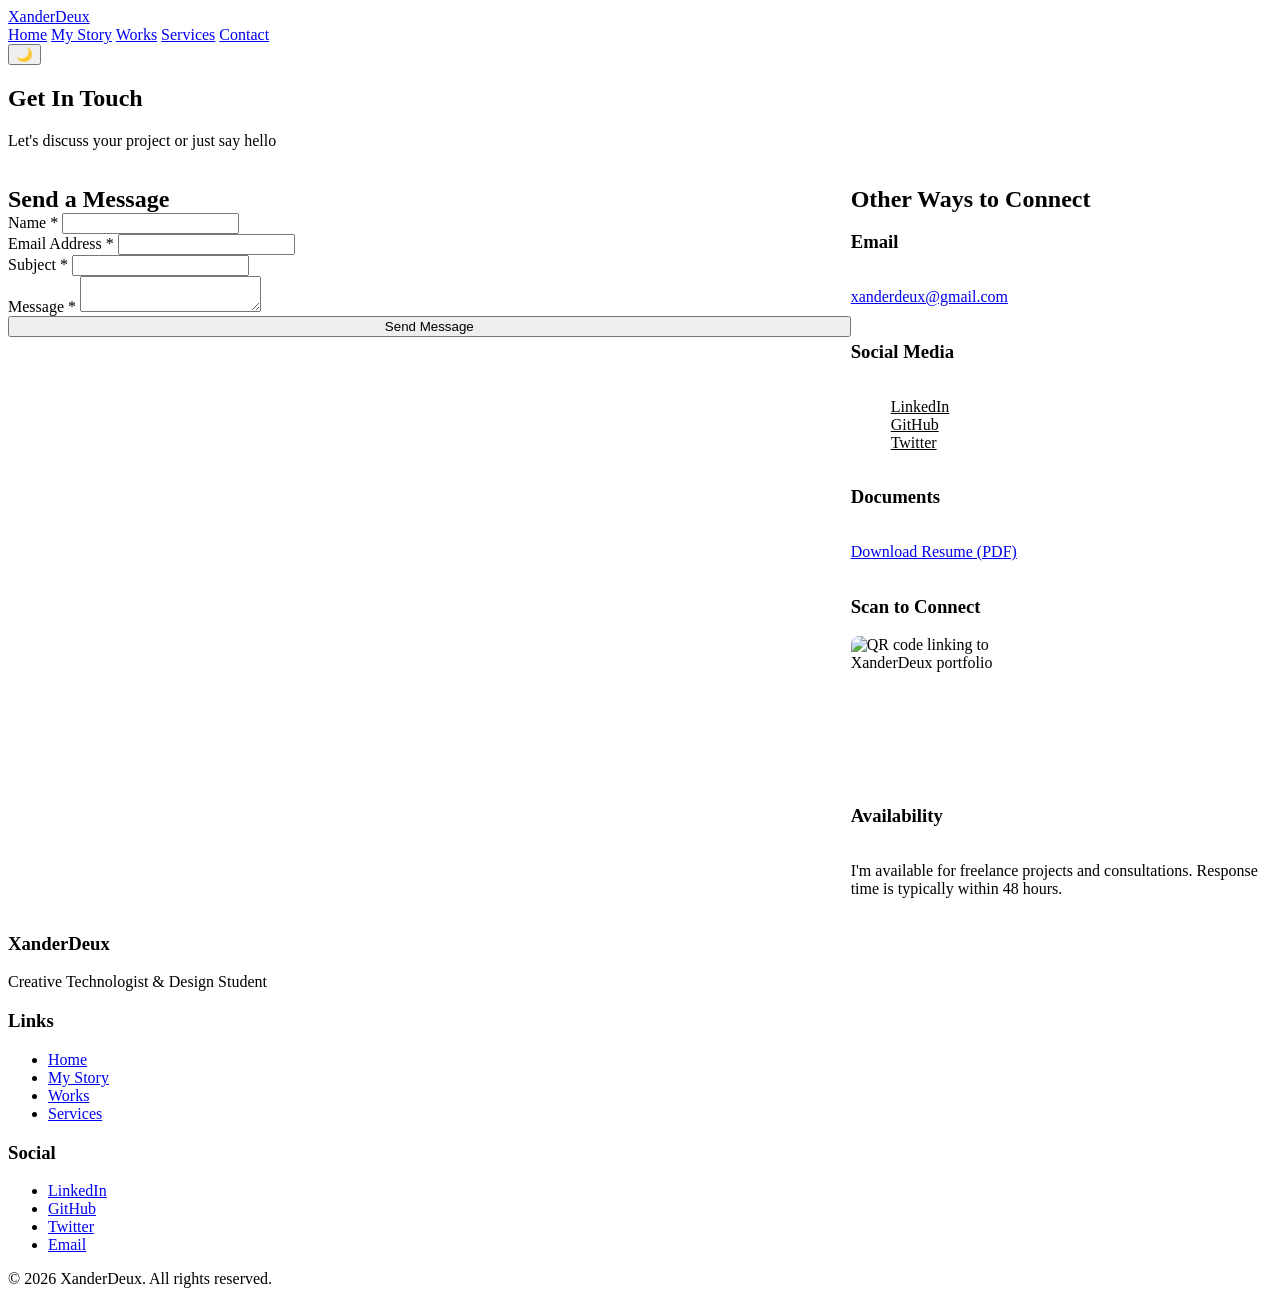
==== commit a997af54: "Add: QR code display on home and contact pages" ====
--- a/contact.html
+++ b/contact.html
@@ -103,6 +103,8 @@
                     <div class="contact-method">
                         <h3 class="h4">Documents</h3>
                         <p class="body"><a href="#" download>Download Resume (PDF)</a></p>
+                    <h3>Scan to Connect</h3>
+            <img src="images/XanderDeux-QRcode.png" alt="QR code linking to XanderDeux portfolio" style="width: 150px; height: 150px; border-radius: 8px; border: 2px solid var(--color-neutral-100);">
                     </div>
 
                     <div class="contact-method">
--- a/css/main.css
+++ b/css/main.css
@@ -871,55 +871,46 @@
   outline-offset: 2px;
 }
 
-/* Dark Mode Toggle Button */
-.dark-mode-toggle {
-  background: none;
+
+
+/* Dark Mode Toggle - Minimal, Non-Interfering */
+#darkModeToggle {
+  background: transparent;
   border: none;
-  font-size: 24px;
+  font-size: 20px;
   cursor: pointer;
-  padding: 8px;
+  padding: 8px 12px;
+  margin-left: auto;
   display: flex;
   align-items: center;
   justify-content: center;
-  border-radius: 50%;
-  transition: background-color 0.3s ease;
-}
-
-.dark-mode-toggle:hover {
-  background-color: var(--color-neutral-200);
-}
-
-/* Dark Mode Theme */
+  flex-shrink: 0;
+}
+
+/* Dark Mode — token overrides (fixes specificity fights) */
 body.dark-mode {
-  --color-bg: #1a1a1a;
-  --color-text: #ffffff;
-  --color-neutral-100: #2a2a2a;
-  --color-neutral-200: #3a3a3a;
-}
-
-body.dark-mode .navbar {
-  background-color: var(--color-neutral-100);
-  border-bottom: 1px solid var(--color-neutral-200);
-}
-
+  --color-neutral-50: #111827;   /* was lightest, now page background */
+  --color-neutral-100: #1F2937;  /* was light surface, now card/surface background */
+  --color-neutral-800: #E5E7EB;  /* was dark text, now light text */
+  --color-neutral-900: #F9FAFB;  /* was darkest text, now near-white text */
+}
+
+/* Backgrounds that are hardcoded to #fff instead of using the tokens above */
+body.dark-mode {
+  background-color: var(--color-neutral-50);
+}
+
+body.dark-mode .navbar,
 body.dark-mode section,
-body.dark-mode footer {
-  background-color: var(--color-bg);
-  color: var(--color-text);
+body.dark-mode footer,
+body.dark-mode [class*="card"] {
+  background-color: var(--color-neutral-50) !important;
 }
 
 body.dark-mode input,
 body.dark-mode textarea,
 body.dark-mode select {
-  background-color: var(--color-neutral-100);
-  color: var(--color-text);
-  border-color: var(--color-neutral-200);
-}
-
-body.dark-mode button {
-  background-color: var(--color-primary);
-}
-
-body.dark-mode .dark-mode-toggle:hover {
-  background-color: var(--color-neutral-200);
+  background-color: var(--color-neutral-100) !important;
+  color: var(--color-neutral-800) !important;
+  border-color: var(--color-neutral-100);
 }
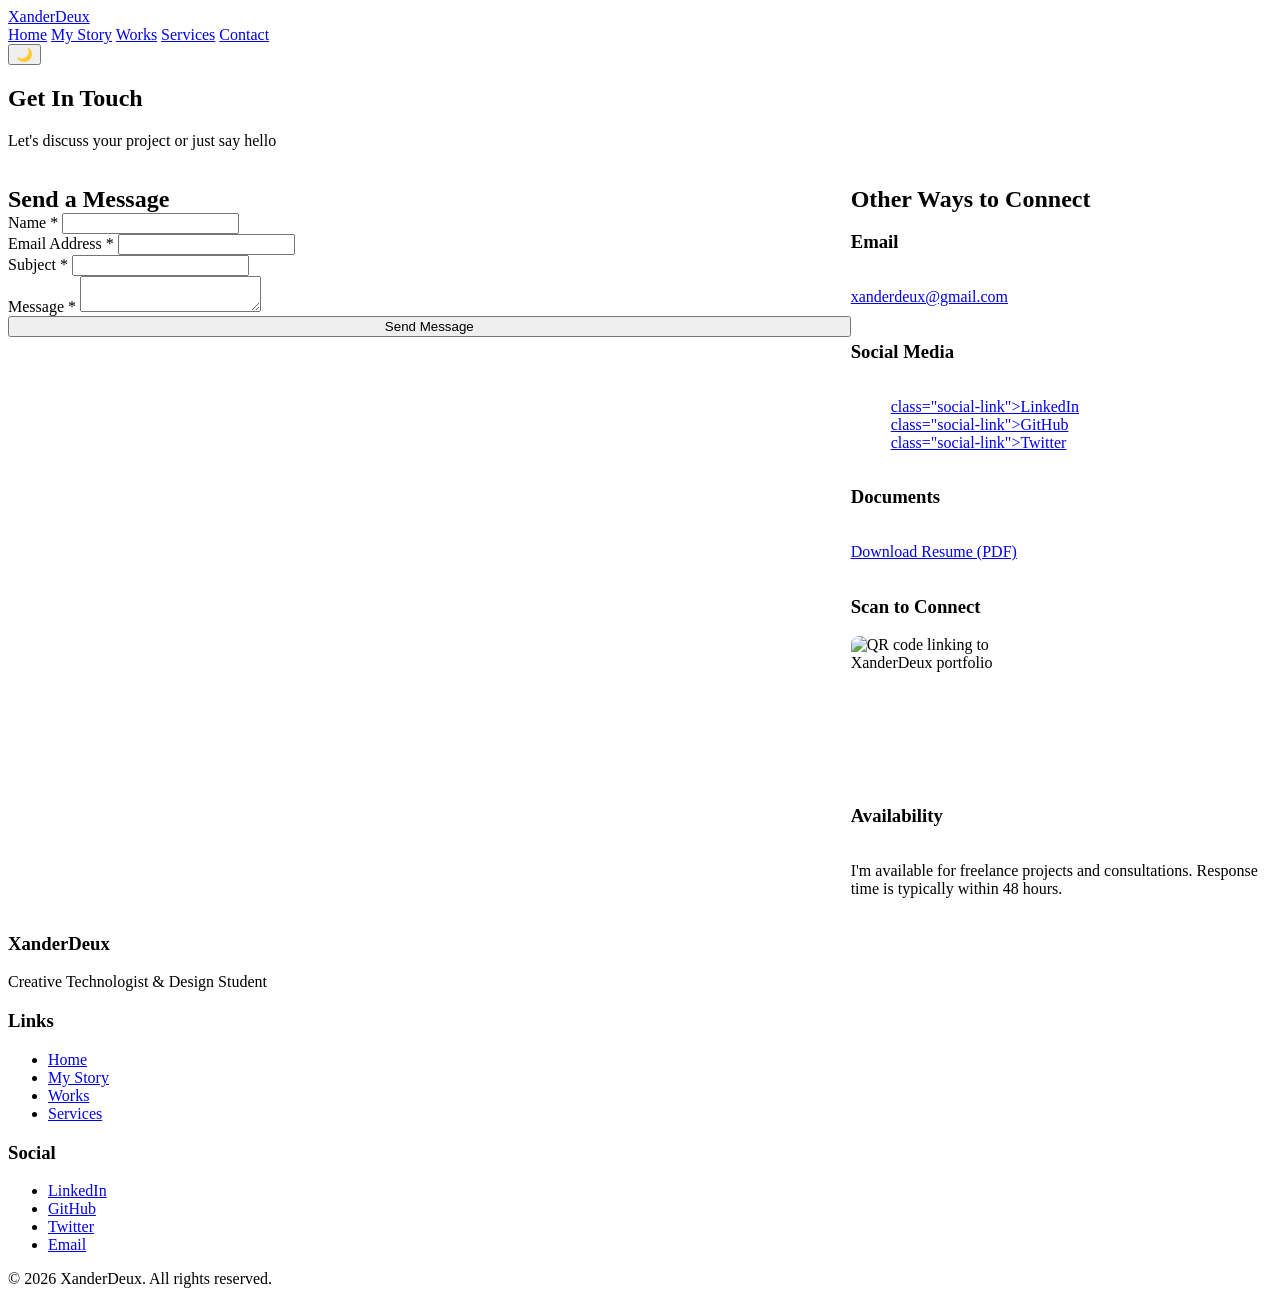
==== commit 4ec24a99: "Add: Font Awesome social media icons to footer and contact page" ====
--- a/contact.html
+++ b/contact.html
@@ -9,6 +9,7 @@
     <link rel="preconnect" href="https://fonts.googleapis.com">
     <link rel="preconnect" href="https://fonts.gstatic.com" crossorigin>
     <link href="https://fonts.googleapis.com/css2?family=Inter:wght@400;500;600;700&family=Lato:wght@400;500&display=swap" rel="stylesheet">
+    <link rel="stylesheet" href="https://cdnjs.cloudflare.com/ajax/libs/font-awesome/6.5.1/css/all.min.css">
     <link rel="stylesheet" href="css/main.css">
 </head>
 <body>
@@ -94,9 +95,9 @@
                     <div class="contact-method">
                         <h3 class="h4">Social Media</h3>
                         <ul class="social-links">
-                            <li><a href="https://linkedin.com/in/xanderdeux" target="_blank" rel="noopener noreferrer" class="social-link">LinkedIn</a></li>
-                            <li><a href="https://github.com/xanderdeux" target="_blank" rel="noopener noreferrer" class="social-link">GitHub</a></li>
-                            <li><a href="https://twitter.com/xanderdeux" target="_blank" rel="noopener noreferrer" class="social-link">Twitter</a></li>
+                            <li><a href="https://linkedin.com/in/xanderdeux" target="_blank" rel="noopener noreferrer"></i> class="social-link"></i>LinkedIn</a></li>
+                            <li><a href="https://github.com/xanderdeux" target="_blank" rel="noopener noreferrer"></i> class="social-link"></i>GitHub</a></li>
+                            <li><a href="https://twitter.com/xanderdeux" target="_blank" rel="noopener noreferrer"></i> class="social-link"></i>Twitter</a></li>
                         </ul>
                     </div>
 
@@ -104,7 +105,7 @@
                         <h3 class="h4">Documents</h3>
                         <p class="body"><a href="#" download>Download Resume (PDF)</a></p>
                     <h3>Scan to Connect</h3>
-            <img src="images/XanderDeux-QRcode.png" alt="QR code linking to XanderDeux portfolio" style="width: 150px; height: 150px; border-radius: 8px; border: 2px solid var(--color-neutral-100);">
+            <img src="images/qrcode.png" alt="QR code linking to XanderDeux portfolio" style="width: 150px; height: 150px; border-radius: 8px; border: 2px solid var(--color-neutral-100);">
                     </div>
 
                     <div class="contact-method">
@@ -136,10 +137,10 @@
                 <div class="footer__section">
                     <h3 class="footer__title">Social</h3>
                     <ul class="footer__links">
-                        <li><a href="https://linkedin.com/in/xanderdeux" class="footer__link" target="_blank" rel="noopener noreferrer">LinkedIn</a></li>
-                        <li><a href="https://github.com/xanderdeux" class="footer__link" target="_blank" rel="noopener noreferrer">GitHub</a></li>
-                        <li><a href="https://twitter.com/xanderdeux" class="footer__link" target="_blank" rel="noopener noreferrer">Twitter</a></li>
-                        <li><a href="mailto:xanderdeux@gmail.com" class="footer__link">Email</a></li>
+                        <li><a href="https://linkedin.com/in/xanderdeux" ><i class="footer__link" target="_blank" rel="noopener noreferrer"></i>LinkedIn</a></li>
+                        <li><a href="https://github.com/xanderdeux" ><i class="footer__link" target="_blank" rel="noopener noreferrer"></i>GitHub</a></li>
+                        <li><a href="https://twitter.com/xanderdeux" ><i class="footer__link" target="_blank" rel="noopener noreferrer"></i>Twitter</a></li>
+                        <li><a href="mailto:xanderdeux@gmail.com" ><i class="footer__link"></i>Email</a></li>
                     </ul>
                 </div>
             </div>
--- a/css/main.css
+++ b/css/main.css
@@ -913,4 +913,25 @@
   background-color: var(--color-neutral-100) !important;
   color: var(--color-neutral-800) !important;
   border-color: var(--color-neutral-100);
+}
+
+/* Social Icons */
+.footer a i,
+[class*="social"] a i {
+  margin-right: 8px;
+  width: 18px;
+  text-align: center;
+}
+
+footer .social a,
+.footer a {
+  display: inline-flex;
+  align-items: center;
+  gap: 4px;
+}
+
+/* Dark mode icon color */
+body.dark-mode .footer i,
+body.dark-mode [class*="social"] i {
+  color: var(--color-neutral-800);
 }
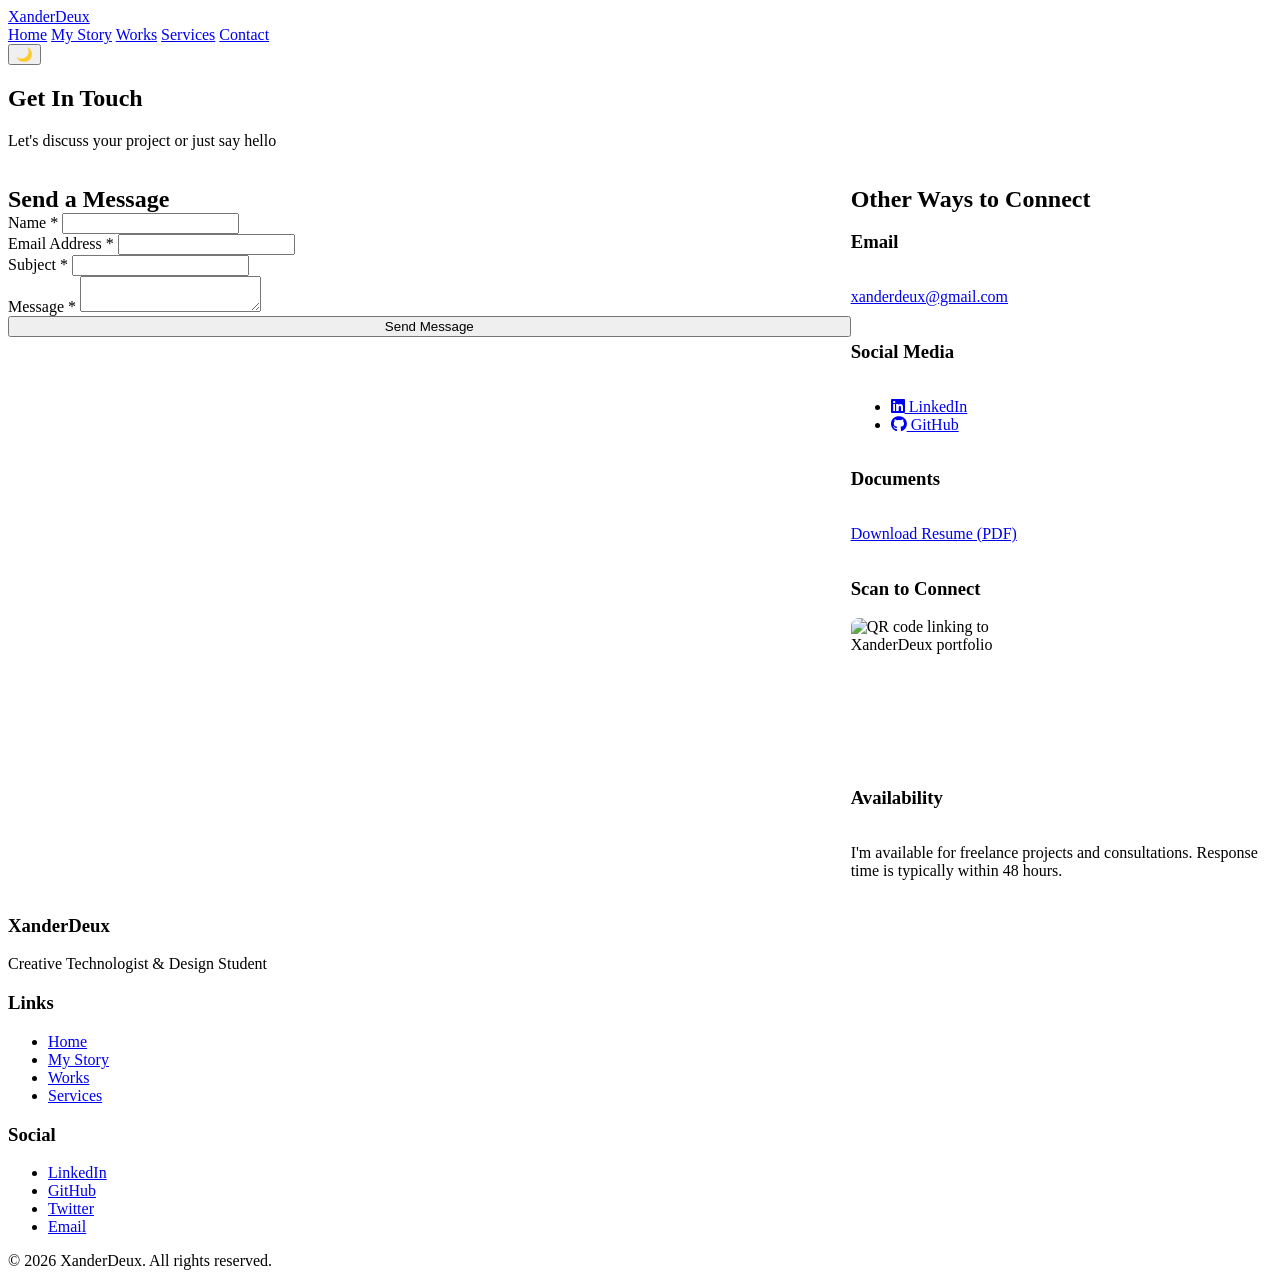
==== commit 5589cae0: "Fix: Correct social media icon markup and Font Awesome classes across all pages" ====
--- a/contact.html
+++ b/contact.html
@@ -94,11 +94,10 @@
 
                     <div class="contact-method">
                         <h3 class="h4">Social Media</h3>
-                        <ul class="social-links">
-                            <li><a href="https://linkedin.com/in/xanderdeux" target="_blank" rel="noopener noreferrer"></i> class="social-link"></i>LinkedIn</a></li>
-                            <li><a href="https://github.com/xanderdeux" target="_blank" rel="noopener noreferrer"></i> class="social-link"></i>GitHub</a></li>
-                            <li><a href="https://twitter.com/xanderdeux" target="_blank" rel="noopener noreferrer"></i> class="social-link"></i>Twitter</a></li>
-                        </ul>
+                        <ul class="footer__links">
+    <li><a href="https://linkedin.com/in/xanderdeux" target="_blank" rel="noopener noreferrer" class="footer__link"><i class="fa-brands fa-linkedin"></i> LinkedIn</a></li>
+    <li><a href="https://github.com/xanderdeux" target="_blank" rel="noopener noreferrer" class="footer__link"><i class="fa-brands fa-github"></i> GitHub</a></li>
+    </ul>
                     </div>
 
                     <div class="contact-method">
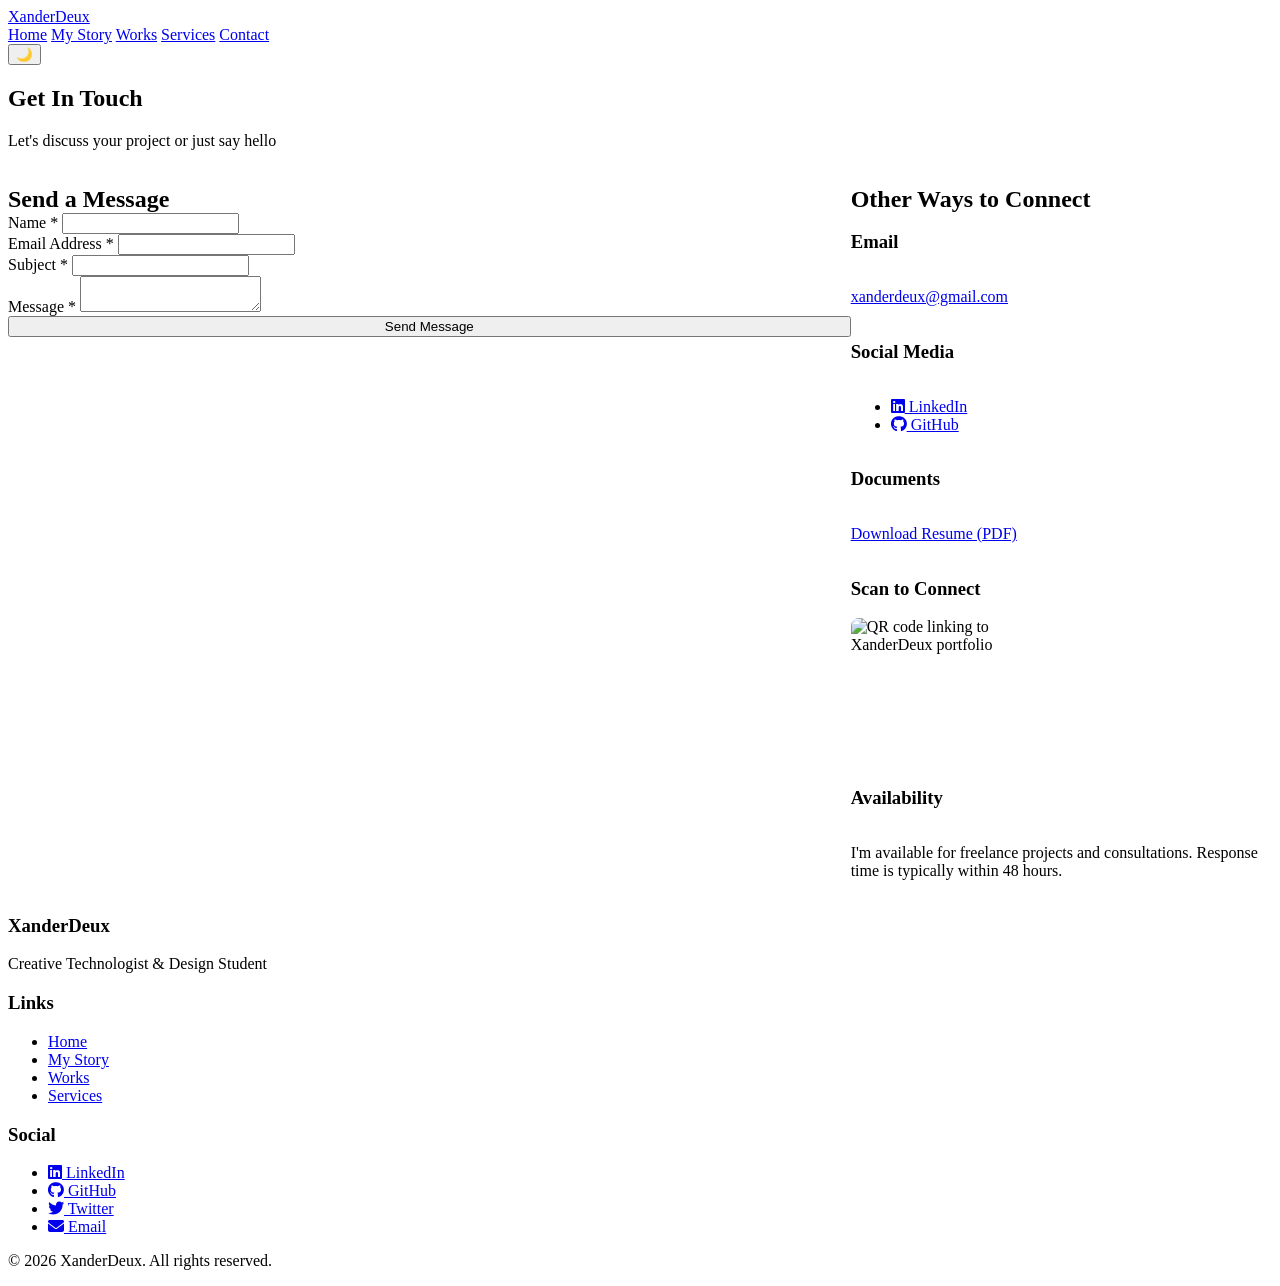
==== commit 441e0c7b: "Fix: Social media icon visibility on Contact page light background" ====
--- a/contact.html
+++ b/contact.html
@@ -136,11 +136,11 @@
                 <div class="footer__section">
                     <h3 class="footer__title">Social</h3>
                     <ul class="footer__links">
-                        <li><a href="https://linkedin.com/in/xanderdeux" ><i class="footer__link" target="_blank" rel="noopener noreferrer"></i>LinkedIn</a></li>
-                        <li><a href="https://github.com/xanderdeux" ><i class="footer__link" target="_blank" rel="noopener noreferrer"></i>GitHub</a></li>
-                        <li><a href="https://twitter.com/xanderdeux" ><i class="footer__link" target="_blank" rel="noopener noreferrer"></i>Twitter</a></li>
-                        <li><a href="mailto:xanderdeux@gmail.com" ><i class="footer__link"></i>Email</a></li>
-                    </ul>
+    <li><a href="https://linkedin.com/in/xanderdeux" target="_blank" rel="noopener noreferrer" class="footer__link"><i class="fa-brands fa-linkedin"></i> LinkedIn</a></li>
+    <li><a href="https://github.com/xanderdeux" target="_blank" rel="noopener noreferrer" class="footer__link"><i class="fa-brands fa-github"></i> GitHub</a></li>
+    <li><a href="https://twitter.com/xanderdeux" target="_blank" rel="noopener noreferrer" class="footer__link"><i class="fa-brands fa-twitter"></i> Twitter</a></li>
+    <li><a href="mailto:xanderdeux@gmail.com" class="footer__link"><i class="fa-solid fa-envelope"></i> Email</a></li>
+</ul>
                 </div>
             </div>
             <div class="footer__bottom">
--- a/css/main.css
+++ b/css/main.css
@@ -759,6 +759,15 @@
   }
 }
 
+/* Social Media icons in the light-background Contact page section */
+.contact-method .footer__link i {
+  color: var(--color-primary);
+}
+
+.contact-method .footer__link:hover i {
+  color: var(--color-secondary);
+}
+
 /* ========================================
    Footer
    ======================================== */
